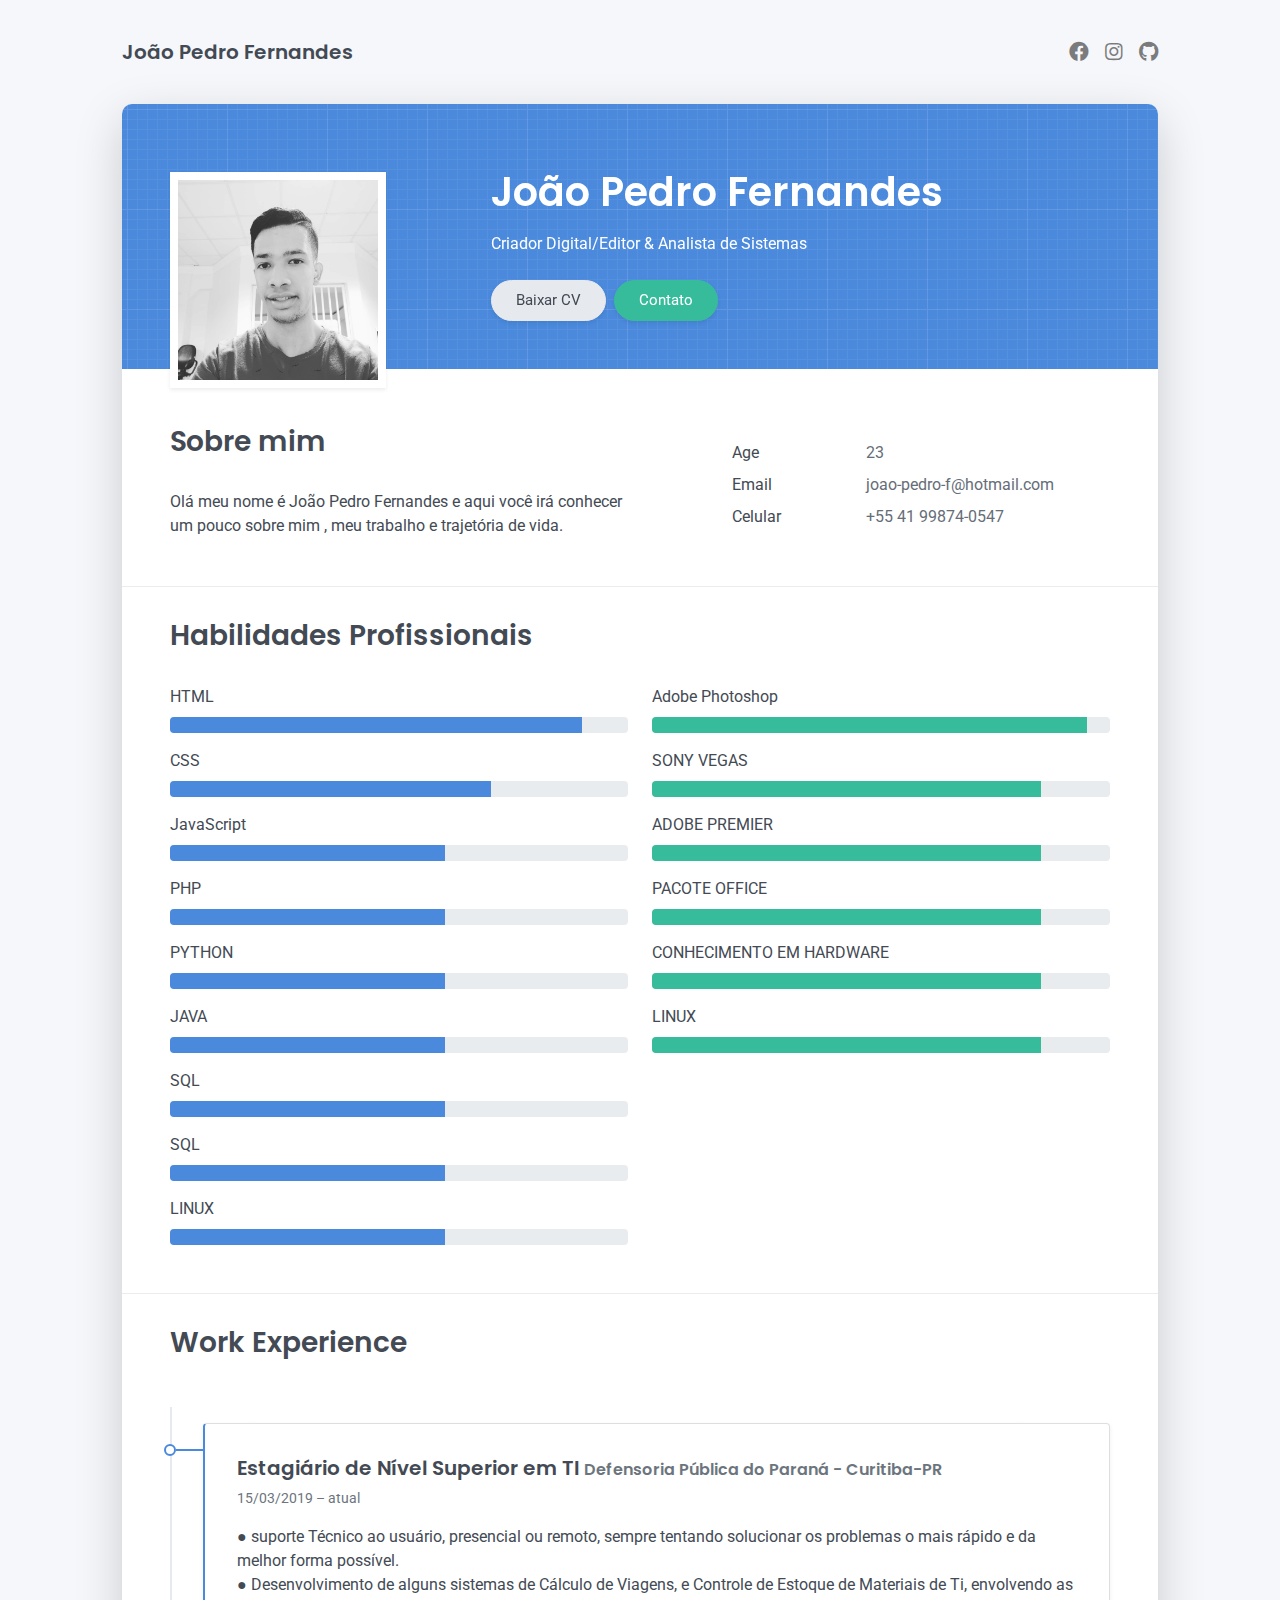
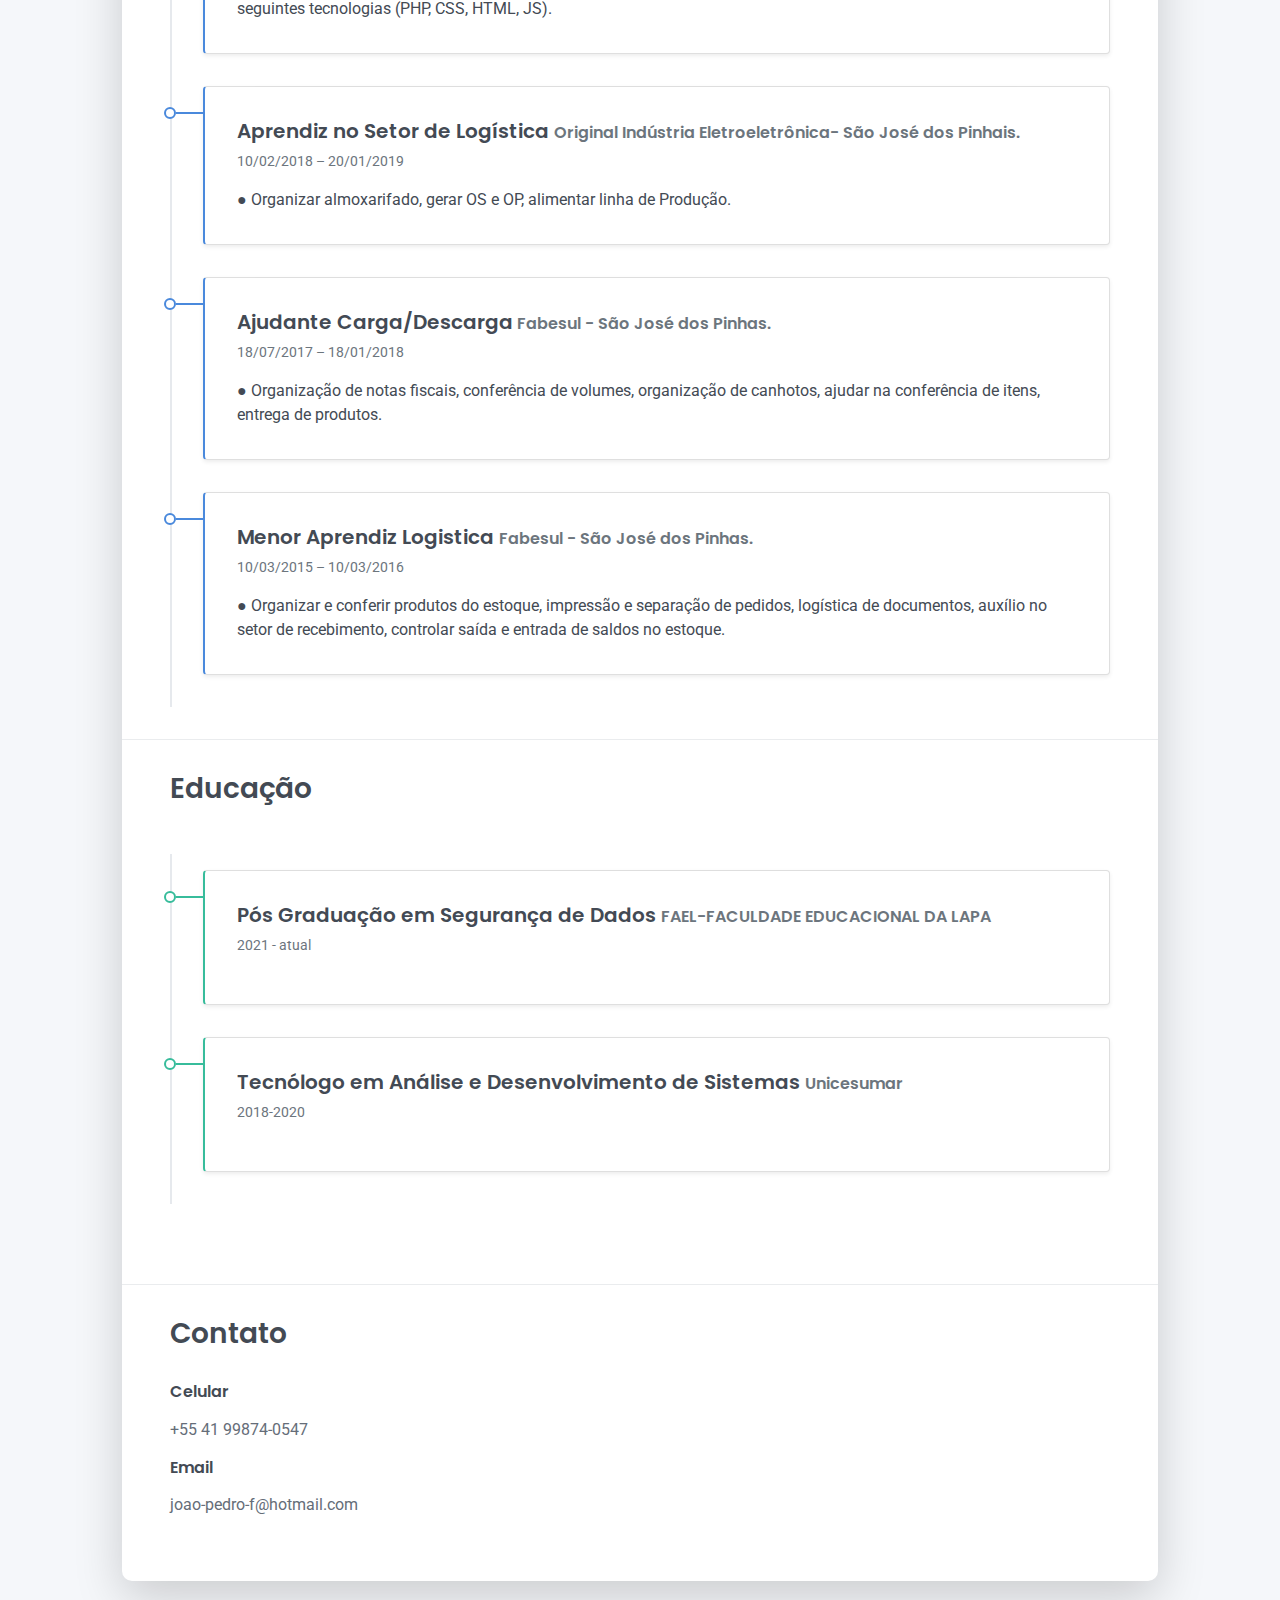
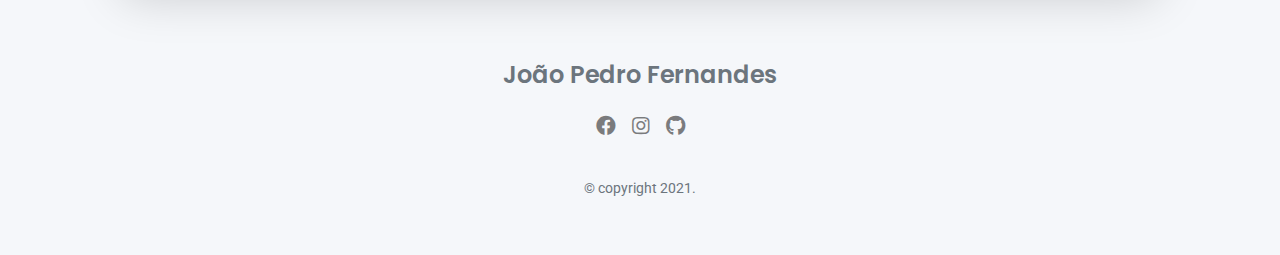
==== index.html @ a5e073be "mudança layout" ====
<!DOCTYPE html>
<html lang="pt-br">
  <head>
    <meta charset="UTF-8">
    <meta http-equiv="X-UA-Compatible" content="IE=edge">
    <meta name="viewport" content="width=device-width, initial-scale=1">
    <title>Right Resume</title>
    <link rel="preconnect" href="https://fonts.gstatic.com" crossorigin="crossorigin"/>
    <link rel="preload" as="style" href="https://fonts.googleapis.com/css2?family=Poppins:wght@600&amp;family=Roboto:wght@300;400;500;700&amp;display=swap"/>
    <link rel="stylesheet" href="https://fonts.googleapis.com/css2?family=Poppins:wght@600&amp;family=Roboto:wght@300;400;500;700&amp;display=swap" media="print" onload="this.media='all'"/>
    <noscript>
      <link rel="stylesheet" href="https://fonts.googleapis.com/css2?family=Poppins:wght@600&amp;family=Roboto:wght@300;400;500;700&amp;display=swap"/>
    </noscript>
    <link href="css/font-awesome/css/all.min.css?ver=1.2.0" rel="stylesheet">
    <link href="css/bootstrap.min.css?ver=1.2.0" rel="stylesheet">
    <link href="css/aos.css?ver=1.2.0" rel="stylesheet">
    <link href="css/main.css?ver=1.2.0" rel="stylesheet">
    <noscript>
      <style type="text/css">
        [data-aos] {
            opacity: 1 !important;
            transform: translate(0) scale(1) !important;
        }
      </style>
    </noscript>
  </head>
  <body id="top">
    <header class="d-print-none">
      <div class="container text-center text-lg-left">
        <div class="py-3 clearfix">
          <h1 class="site-title mb-0">João Pedro Fernandes</h1>
          <div class="site-nav">
            <nav role="navigation">
              <ul class="nav justify-content-center">
                </li>
                <li class="nav-item"><a class="nav-link" href="https://www.facebook.com/joao.pedro.7370/" title="Facebook"><i class="fab fa-facebook"></i><span class="menu-title sr-only">Facebook</span></a>
                </li>
                <li class="nav-item"><a class="nav-link" href="https://www.instagram.com/joao.pedrof/" title="Instagram"><i class="fab fa-instagram"></i><span class="menu-title sr-only">Instagram</span></a>
                </li>
                <li class="nav-item"><a class="nav-link" href="https://github.com/joaopedrof45" title="Github"><i class="fab fa-github"></i><span class="menu-title sr-only">Github</span></a>
                </li>
              </ul>
            </nav>
          </div>
        </div>
      </div>
    </header>
    <div class="page-content">
      <div class="container">
<div class="cover shadow-lg bg-white">
  <div class="cover-bg p-3 p-lg-4 text-white">
    <div class="row">
      <div class="col-lg-4 col-md-5">
        <div class="avatar hover-effect bg-white shadow-sm p-1"><img src="images/avatar.jpg" width="200" height="200"/></div>
      </div>
      <div class="col-lg-8 col-md-7 text-center text-md-start">
        <h2 class="h1 mt-2" data-aos="fade-left" data-aos-delay="0">João Pedro Fernandes</h2>
        <p data-aos="fade-left" data-aos-delay="100">Criador Digital/Editor & Analista de Sistemas</p>
        <div class="d-print-none" data-aos="fade-left" data-aos-delay="200"><a class="btn btn-light text-dark shadow-sm mt-1 me-1" href="#" target="_blank">Baixar CV</a><a class="btn btn-success shadow-sm mt-1" href="#contact">Contato</a></div>
      </div>
    </div>
  </div>
  <div class="about-section pt-4 px-3 px-lg-4 mt-1">
    <div class="row">
      <div class="col-md-6">
        <h2 class="h3 mb-3">Sobre mim</h2>
        <p>Olá meu nome é João Pedro Fernandes e aqui você irá conhecer um pouco sobre mim , meu trabalho e trajetória de vida.</p>
      </div>
      <div class="col-md-5 offset-md-1">
        <div class="row mt-2">
          <div class="col-sm-4">
            <div class="pb-1">Age</div>
          </div>
          <div class="col-sm-8">
            <div class="pb-1 text-secondary">23</div>
          </div>
          <div class="col-sm-4">
            <div class="pb-1">Email</div>
          </div>
          <div class="col-sm-8">
            <div class="pb-1 text-secondary">joao-pedro-f@hotmail.com</div>
          </div>
          <div class="col-sm-4">
            <div class="pb-1">Celular</div>
          </div>
          <div class="col-sm-8">
            <div class="pb-1 text-secondary">+55 41 99874-0547</div>
          </div>
        </div>
      </div>
    </div>
  </div>
  <hr class="d-print-none"/>
  <div class="skills-section px-3 px-lg-4">
    <h2 class="h3 mb-3">Habilidades Profissionais</h2>
    <div class="row">
      <div class="col-md-6">
        <div class="mb-2"><span>HTML</span>
          <div class="progress my-1">
            <div class="progress-bar bg-primary" role="progressbar" data-aos="zoom-in-right" data-aos-delay="100" data-aos-anchor=".skills-section" style="width: 90%" aria-valuenow="90" aria-valuemin="0" aria-valuemax="60"></div>
          </div>
        </div>
        <div class="mb-2"><span>CSS</span>
          <div class="progress my-1">
            <div class="progress-bar bg-primary" role="progressbar" data-aos="zoom-in-right" data-aos-delay="200" data-aos-anchor=".skills-section" style="width: 70%" aria-valuenow="85" aria-valuemin="0" aria-valuemax="100"></div>
          </div>
        </div>


        <div class="mb-2"><span>JavaScript</span>
          <div class="progress my-1">
            <div class="progress-bar bg-primary" role="progressbar" data-aos="zoom-in-right" data-aos-delay="300" data-aos-anchor=".skills-section" style="width: 60%" aria-valuenow="75" aria-valuemin="0" aria-valuemax="100"></div>
          </div>
        </div>


         <div class="mb-2"><span>PHP</span>
          <div class="progress my-1">
            <div class="progress-bar bg-primary" role="progressbar" data-aos="zoom-in-right" data-aos-delay="300" data-aos-anchor=".skills-section" style="width: 60%" aria-valuenow="75" aria-valuemin="0" aria-valuemax="100"></div>
          </div>
        </div>


         <div class="mb-2"><span>PYTHON</span>
          <div class="progress my-1">
            <div class="progress-bar bg-primary" role="progressbar" data-aos="zoom-in-right" data-aos-delay="300" data-aos-anchor=".skills-section" style="width: 60%" aria-valuenow="75" aria-valuemin="0" aria-valuemax="100"></div>
          </div>
        </div>


         <div class="mb-2"><span>JAVA</span>
          <div class="progress my-1">
            <div class="progress-bar bg-primary" role="progressbar" data-aos="zoom-in-right" data-aos-delay="300" data-aos-anchor=".skills-section" style="width: 60%" aria-valuenow="75" aria-valuemin="0" aria-valuemax="100"></div>
          </div>
        </div>


         <div class="mb-2"><span>SQL</span>
          <div class="progress my-1">
            <div class="progress-bar bg-primary" role="progressbar" data-aos="zoom-in-right" data-aos-delay="300" data-aos-anchor=".skills-section" style="width: 60%" aria-valuenow="75" aria-valuemin="0" aria-valuemax="100"></div>
          </div>
        </div>

                 <div class="mb-2"><span>SQL</span>
          <div class="progress my-1">
            <div class="progress-bar bg-primary" role="progressbar" data-aos="zoom-in-right" data-aos-delay="300" data-aos-anchor=".skills-section" style="width: 60%" aria-valuenow="75" aria-valuemin="0" aria-valuemax="100"></div>
          </div>
        </div>

                    <div class="mb-2"><span>LINUX</span>
          <div class="progress my-1">
            <div class="progress-bar bg-primary" role="progressbar" data-aos="zoom-in-right" data-aos-delay="300" data-aos-anchor=".skills-section" style="width: 60%" aria-valuenow="75" aria-valuemin="0" aria-valuemax="100"></div>
          </div>
        </div>





      </div>




      <div class="col-md-6">
        <div class="mb-2"><span>Adobe Photoshop</span>
          <div class="progress my-1">
            <div class="progress-bar bg-success" role="progressbar" data-aos="zoom-in-right" data-aos-delay="400" data-aos-anchor=".skills-section" style="width: 95%" aria-valuenow="90" aria-valuemin="0" aria-valuemax="100"></div>
          </div>
        </div>



           <div class="mb-2"><span>SONY VEGAS</span>
          <div class="progress my-1">
            <div class="progress-bar bg-success" role="progressbar" data-aos="zoom-in-right" data-aos-delay="500" data-aos-anchor=".skills-section" style="width: 85%" aria-valuenow="85" aria-valuemin="0" aria-valuemax="100"></div>
          </div>
        </div>


           <div class="mb-2"><span>ADOBE PREMIER</span>
          <div class="progress my-1">
            <div class="progress-bar bg-success" role="progressbar" data-aos="zoom-in-right" data-aos-delay="500" data-aos-anchor=".skills-section" style="width: 85%" aria-valuenow="85" aria-valuemin="0" aria-valuemax="100"></div>
          </div>
        </div>

            <div class="mb-2"><span>PACOTE OFFICE</span>
          <div class="progress my-1">
            <div class="progress-bar bg-success" role="progressbar" data-aos="zoom-in-right" data-aos-delay="500" data-aos-anchor=".skills-section" style="width: 85%" aria-valuenow="85" aria-valuemin="0" aria-valuemax="100"></div>
          </div>
        </div>

               <div class="mb-2"><span>CONHECIMENTO EM HARDWARE</span>
          <div class="progress my-1">
            <div class="progress-bar bg-success" role="progressbar" data-aos="zoom-in-right" data-aos-delay="500" data-aos-anchor=".skills-section" style="width: 85%" aria-valuenow="85" aria-valuemin="0" aria-valuemax="100"></div>
          </div>
        </div>

                <div class="mb-2"><span>LINUX</span>
          <div class="progress my-1">
            <div class="progress-bar bg-success" role="progressbar" data-aos="zoom-in-right" data-aos-delay="500" data-aos-anchor=".skills-section" style="width: 85%" aria-valuenow="85" aria-valuemin="0" aria-valuemax="100"></div>
          </div>
        </div>





      </div>
    </div>
  </div>
  <hr class="d-print-none"/>
  <div class="work-experience-section px-3 px-lg-4">
    <h2 class="h3 mb-4">Work Experience</h2>
    <div class="timeline">




          <div class="timeline-card timeline-card-primary card shadow-sm">

        <div class="card-body">
          <div class="h5 mb-1">Estagiário de Nível Superior em TI <span class="text-muted h6"> Defensoria Pública do Paraná - Curitiba-PR</span></div>
          <div class="text-muted text-small mb-2">15/03/2019 – atual</div>
          <div> ● suporte Técnico ao usuário, presencial ou remoto, sempre tentando solucionar os problemas o mais rápido
                e da melhor forma possível.
                <br>● Desenvolvimento de alguns sistemas de Cálculo de Viagens, e Controle de Estoque de Materiais de Ti,
                envolvendo as seguintes tecnologias (PHP, CSS, HTML, JS).
                </div>
        </div>
      </div>


      <div class="timeline-card timeline-card-primary card shadow-sm">

        <div class="card-body">
          <div class="h5 mb-1">Aprendiz no Setor de Logística <span class="text-muted h6"> Original Indústria Eletroeletrônica- São José dos Pinhais.</span></div>
          <div class="text-muted text-small mb-2">10/02/2018 – 20/01/2019 </div>
          <div> ● Organizar almoxarifado, gerar OS e OP, alimentar linha de Produção. </div>
        </div>
      </div>
      <div class="timeline-card timeline-card-primary card shadow-sm">
        <div class="card-body">
          <div class="h5 mb-1">Ajudante Carga/Descarga<span class="text-muted h6"> Fabesul - São José dos Pinhas.</span></div>
          <div class="text-muted text-small mb-2">18/07/2017 – 18/01/2018
          </div>
          <div> ● Organização de notas fiscais, conferência de volumes, organização de canhotos, ajudar na conferência
                de itens, entrega de produtos.
          </div>
        </div>
      </div>
      <div class="timeline-card timeline-card-primary card shadow-sm">
        <div class="card-body">
          <div class="h5 mb-1">Menor Aprendiz Logistica <span class="text-muted h6">Fabesul - São José dos Pinhas. </span></div>
          <div class="text-muted text-small mb-2">10/03/2015 – 10/03/2016</div>
          <div> ● Organizar e conferir produtos do estoque, impressão e separação de pedidos, logística de documentos, auxílio
          no setor de recebimento, controlar saída e entrada de saldos no estoque.
          </div>
        </div>
      </div>
    </div>
  </div>
  <hr class="d-print-none"/>
  <div class="page-break"></div>
  <div class="education-section px-3 px-lg-4 pb-4">
    <h2 class="h3 mb-4">Educação</h2>
    <div class="timeline">

      <div class="timeline-card timeline-card-success card shadow-sm">
        <div class="card-body">
          <div class="h5 mb-1">Pós Graduação em Segurança de Dados <span class="text-muted h6"> FAEL-FACULDADE EDUCACIONAL DA LAPA </span></div>
          <div class="text-muted text-small mb-2">2021 - atual
          <div></div>
        </div>
      </div>
      </div>
      <div class="timeline-card timeline-card-success card shadow-sm">
        <div class="card-body">
          <div class="h5 mb-1">Tecnólogo em Análise e Desenvolvimento de Sistemas <span class="text-muted h6">Unicesumar</span></div>
          <div class="text-muted text-small mb-2">2018-2020</div>
          <div></div>
        </div>
      </div>
    </div>
  </div>
  <hr class="d-print-none"/>
  <div class="contant-section px-3 px-lg-4 pb-4" id="contact">


    <h2 class="h3 text mb-3">Contato</h2>

<div >
      <div class="col-md- d-print-none">
      </div>
      <div class="col">
        <div class="mt-2">
          <h3 class="h6">Celular</h3>
          <div class="pb-2 text-secondary">+55 41 99874-0547</div>
          <h3 class="h6">Email</h3>
          <div class="pb-2 text-secondary">joao-pedro-f@hotmail.com</div>
        </div>
      </div>
      <div class="col d-none d-print-block">
        <div class="mt-2">
          <div>
            <div class="mb-2">
              <div class="text-dark"><i class="fab fa-twitter mr-1"></i><span>https://twitter.com/templateflip</span>
              </div>
            </div>
            <div class="mb-2">
              <div class="text-dark"><i class="fab fa-facebook mr-1"></i><span>https://www.facebook.com/templateflip</span>
              </div>
            </div>
            <div class="mb-2">
              <div class="text-dark"><i class="fab fa-instagram mr-1"></i><span>https://www.instagram.com/templateflip</span>
              </div>
            </div>
            <div class="mb-2">
              <div class="text-dark"><i class="fab fa-github mr-1"></i><span>https://github.com/templateflip</span>
              </div>
            </div>
          </div>
        </div>
      </div>
    </div>
  </div>
</div></div>
    </div>






    <footer class="pt-4 pb-4 text-muted text-center d-print-none">
      <div class="container">
        <div class="my-3">
          <div class="h4">João Pedro Fernandes</div>
          <div class="footer-nav">
            <nav role="navigation">
              <ul class="nav justify-content-center">

                <li class="nav-item"><a class="nav-link" href="https://www.facebook.com/joao.pedro.7370/" title="Facebook"><i class="fab fa-facebook"></i><span class="menu-title sr-only">Facebook</span></a>
                </li>
                <li class="nav-item"><a class="nav-link" href="https://www.instagram.com/joao.pedrof/" title="Instagram"><i class="fab fa-instagram"></i><span class="menu-title sr-only">Instagram</span></a>
                </li>
                <li class="nav-item"><a class="nav-link" href="https://github.com/joaopedrof45" title="Github"><i class="fab fa-github"></i><span class="menu-title sr-only">Github</span></a>
                </li>
              </ul>
            </nav>
          </div>
        </div>
        <div class="text-small">
          <div class="mb-1">&copy; copyright 2021.</div>
        </div>
      </div>
    </footer>
    <script src="scripts/bootstrap.bundle.min.js?ver=1.2.0"></script>
    <script src="scripts/aos.js?ver=1.2.0"></script>
    <script src="scripts/main.js?ver=1.2.0"></script>
  </body>
</html>
---- css/main.css ----
/* Buttons */
/* Inputs */
/* Timeline custom component */
.timeline {
  border-left: 2px solid #E6E9ED;
  padding: 1rem 0; }

.timeline-card {
  position: relative;
  margin-left: 31px;
  border-left: 2px solid;
  margin-bottom: 2rem; }

.timeline-card:last-child {
  margin-bottom: 1rem; }

.timeline-card:before {
  content: '';
  display: inline-block;
  position: absolute;
  background-color: #fff;
  border-radius: 10px;
  width: 12px;
  height: 12px;
  top: 20px;
  left: -41px;
  border: 2px solid;
  z-index: 2; }

.timeline-card:after {
  content: '';
  display: inline-block;
  position: absolute;
  background-color: currentColor;
  width: 29px;
  height: 2px;
  top: 25px;
  left: -29px;
  z-index: 1; }

.timeline-card-primary {
  border-left-color: #4A89DC; }

.timeline-card-primary:before {
  border-color: #4A89DC; }

.timeline-card-primary:after {
  background-color: #4A89DC; }

.timeline-card-success {
  border-left-color: #37BC9B; }

.timeline-card-success:before {
  border-color: #37BC9B; }

.timeline-card-success:after {
  background-color: #37BC9B; }

html {
  scroll-behavior: smooth; }

.site-title {
  font-size: 1.25rem;
  line-height: 2.5rem; }

.nav-link {
  padding: 0;
  font-size: 1.25rem;
  line-height: 2.5rem;
  color: rgba(0, 0, 0, 0.5); }

.nav-link:hover,
.nav-link:focus,
.active .nav-link {
  color: rgba(0, 0, 0, 0.8); }

.nav-item + .nav-item {
  margin-left: 1rem; }

.cover {
  border-radius: 10px; }

.cover-bg {
  background-color: #4A89DC;
  background-image: url("data:image/svg+xml,%3Csvg xmlns='http://www.w3.org/2000/svg' width='100' height='100' viewBox='0 0 100 100'%3E%3Cg fill-rule='evenodd'%3E%3Cg fill='%23ffffff' fill-opacity='0.12'%3E%3Cpath opacity='.5' d='M96 [base64] 0v-9h-9v9h9zm-10 0v-9h-9v9h9zm-10 0v-9h-9v9h9zm-10 0v-9h-9v9h9zm-10 0v-9h-9v9h9zm-10 0v-9h-9v9h9zm-10 0v-9h-9v9h9zm-10 0v-9h-9v9h9zm-9-10h9v-9h-9v9zm10 0h9v-9h-9v9zm10 0h9v-9h-9v9zm10 0h9v-9h-9v9zm10 0h9v-9h-9v9zm10 0h9v-9h-9v9zm10 0h9v-9h-9v9zm10 0h9v-9h-9v9zm9-10v-9h-9v9h9zm-10 0v-9h-9v9h9zm-10 0v-9h-9v9h9zm-10 0v-9h-9v9h9zm-10 0v-9h-9v9h9zm-10 0v-9h-9v9h9zm-10 0v-9h-9v9h9zm-10 0v-9h-9v9h9zm-9-10h9v-9h-9v9zm10 0h9v-9h-9v9zm10 0h9v-9h-9v9zm10 0h9v-9h-9v9zm10 0h9v-9h-9v9zm10 0h9v-9h-9v9zm10 0h9v-9h-9v9zm10 0h9v-9h-9v9zm9-10v-9h-9v9h9zm-10 0v-9h-9v9h9zm-10 0v-9h-9v9h9zm-10 0v-9h-9v9h9zm-10 0v-9h-9v9h9zm-10 0v-9h-9v9h9zm-10 0v-9h-9v9h9zm-10 0v-9h-9v9h9zm-9-10h9v-9h-9v9zm10 0h9v-9h-9v9zm10 0h9v-9h-9v9zm10 0h9v-9h-9v9zm10 0h9v-9h-9v9zm10 0h9v-9h-9v9zm10 0h9v-9h-9v9zm10 0h9v-9h-9v9zm9-10v-9h-9v9h9zm-10 0v-9h-9v9h9zm-10 0v-9h-9v9h9zm-10 0v-9h-9v9h9zm-10 0v-9h-9v9h9zm-10 0v-9h-9v9h9zm-10 0v-9h-9v9h9zm-10 0v-9h-9v9h9zm-9-10h9v-9h-9v9zm10 0h9v-9h-9v9zm10 0h9v-9h-9v9zm10 0h9v-9h-9v9zm10 0h9v-9h-9v9zm10 0h9v-9h-9v9zm10 0h9v-9h-9v9zm10 0h9v-9h-9v9z'/%3E%3Cpath d='M6 5V0H5v5H0v1h5v94h1V6h94V5H6z'/%3E%3C/g%3E%3C/g%3E%3C/svg%3E");
  border-radius: 10px 10px 0 0; }

.avatar {
  max-width: 216px;
  max-height: 216px;
  margin-top: 20px;
  text-align: center;
  margin-left: auto;
  margin-right: auto; }

.avatar img {
  /* Safari 6.0 - 9.0 */
  filter: grayscale(100%); }

footer a:not(.nav-link) {
  color: inherit;
  border-bottom: 1px dashed;
  text-decoration: none;
  cursor: pointer; }

@media (min-width: 48em) {
  .site-title {
    float: left; }
  .site-nav {
    float: right; }
  .avatar {
    margin-bottom: -80px;
    margin-left: 0; } }

@media print {
  body {
    background-color: #fff; }
  .container {
    width: auto;
    max-width: 100%;
    padding: 0; }
  .cover, .cover-bg {
    border-radius: 0; }
  .cover.shadow-lg {
    box-shadow: none !important; }
  .cover-bg {
    padding: 5rem !important;
    padding-bottom: 10px !important; }
  .avatar {
    margin-top: -10px; }
  .about-section {
    padding: 6.5rem 5rem 2rem !important; }
  .skills-section,
  .work-experience-section,
  .education-section,
  .contant-section {
    padding: 1.5rem 5rem 2rem !important; }
  .page-break {
    padding-top: 5rem;
    page-break-before: always; } }
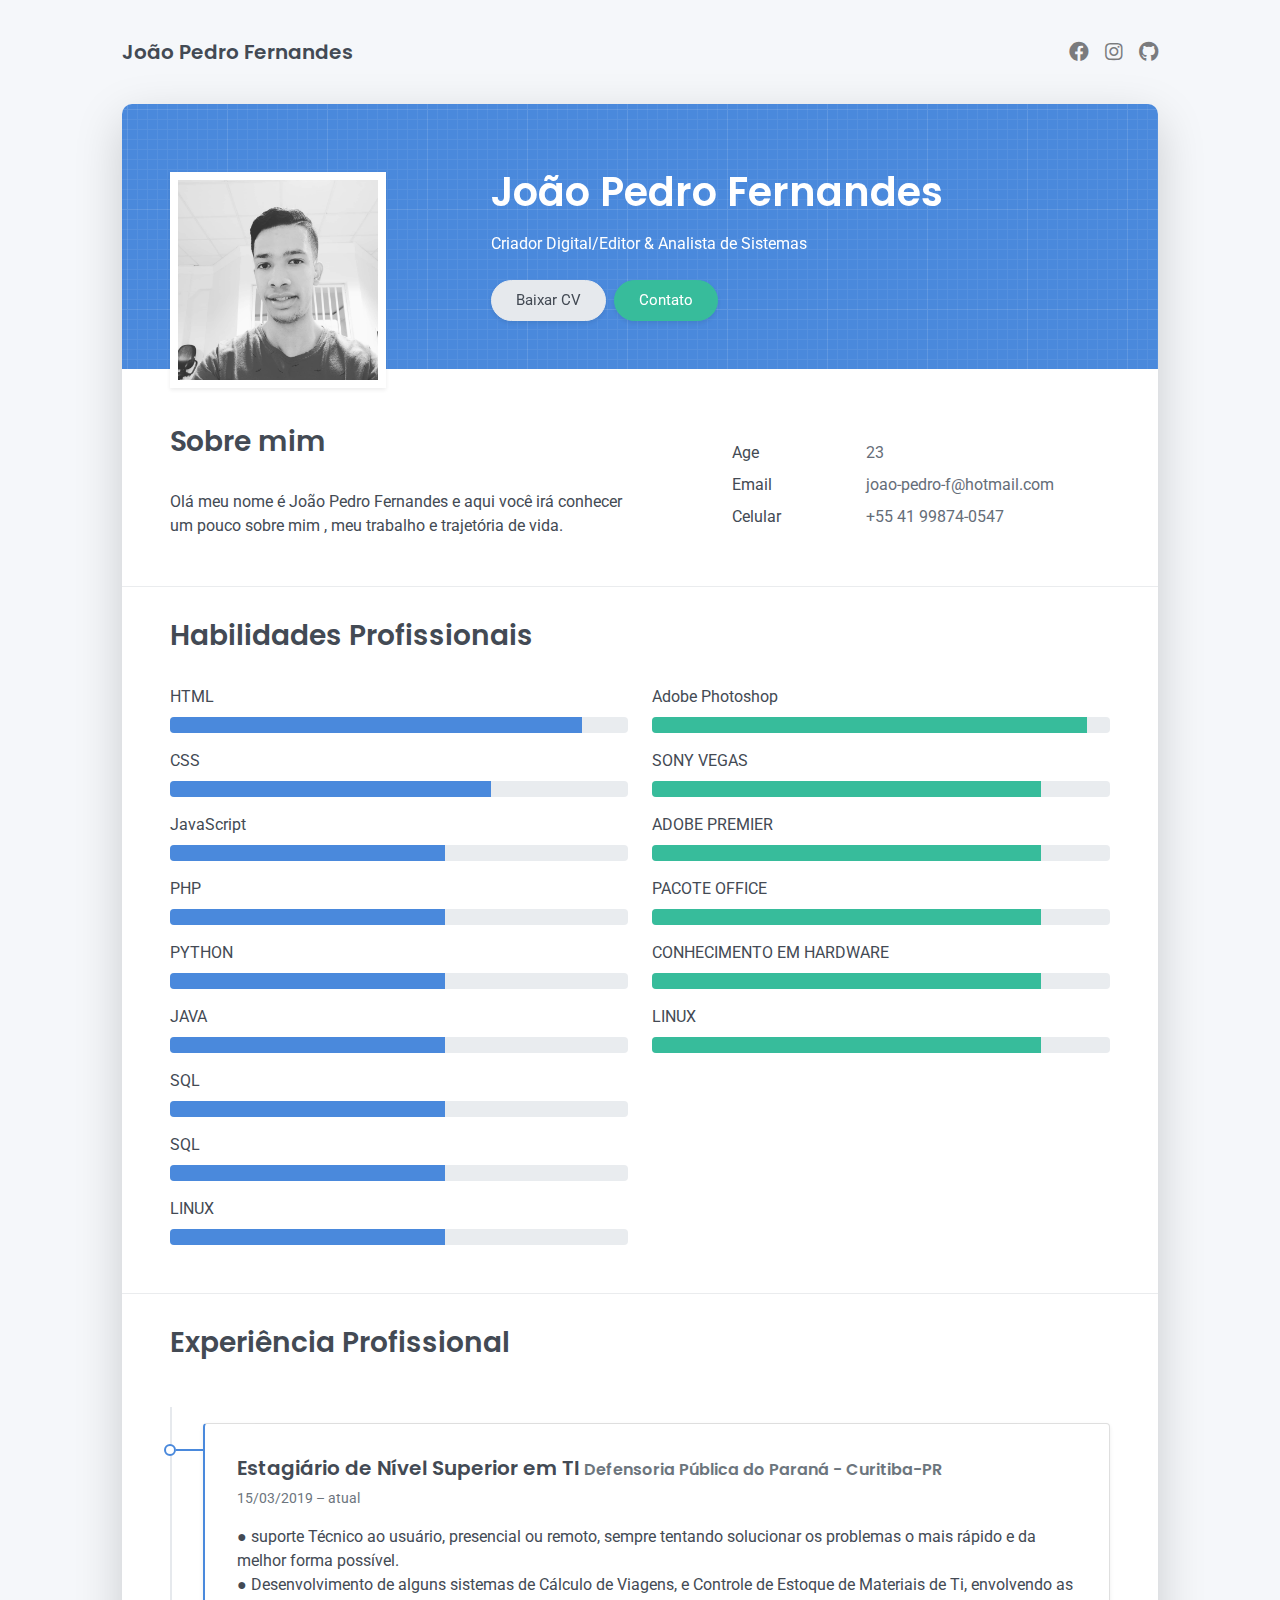
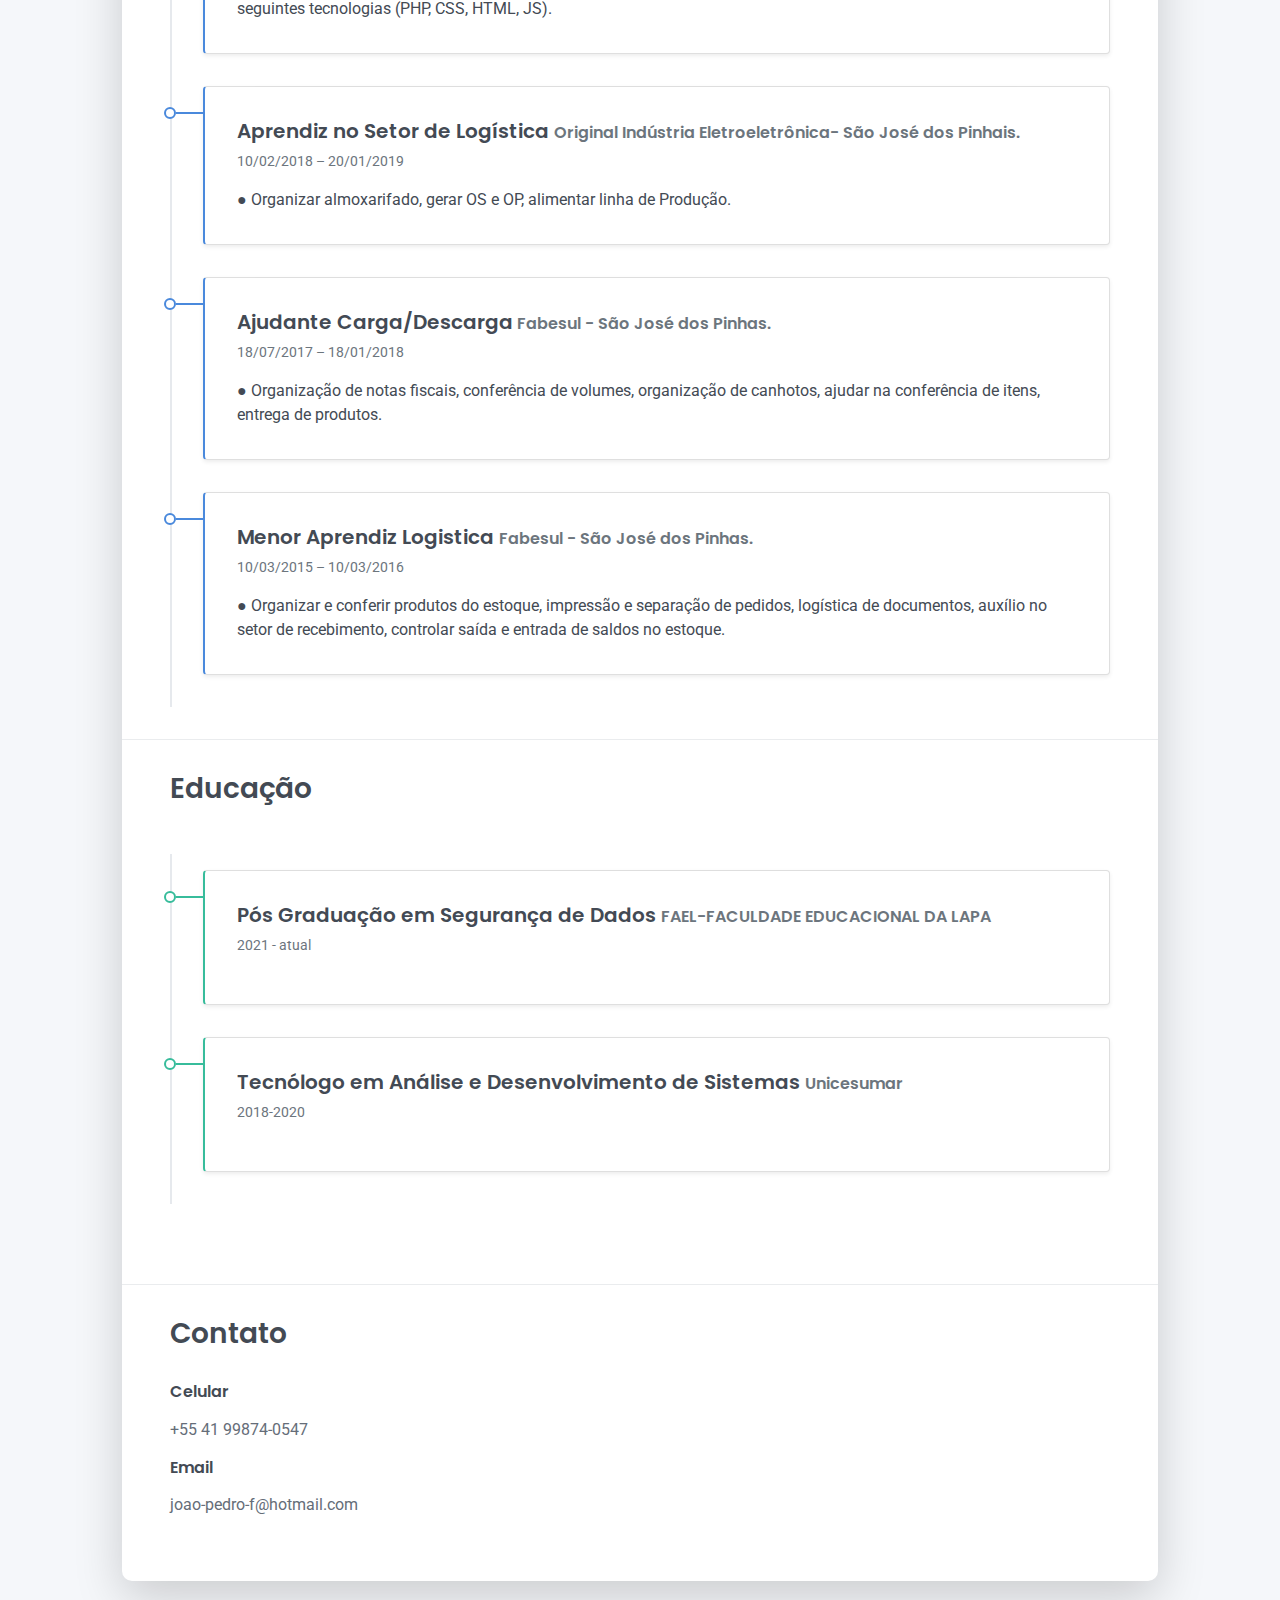
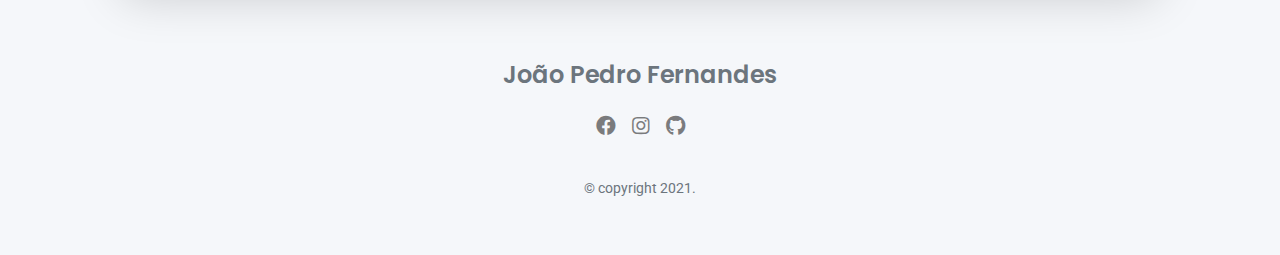
==== commit ae61d6a1: "erro de tradução" ====
--- a/index.html
+++ b/index.html
@@ -211,7 +211,7 @@
   </div>
   <hr class="d-print-none"/>
   <div class="work-experience-section px-3 px-lg-4">
-    <h2 class="h3 mb-4">Work Experience</h2>
+    <h2 class="h3 mb-4">Experiência Profissional</h2>
     <div class="timeline">
 
 
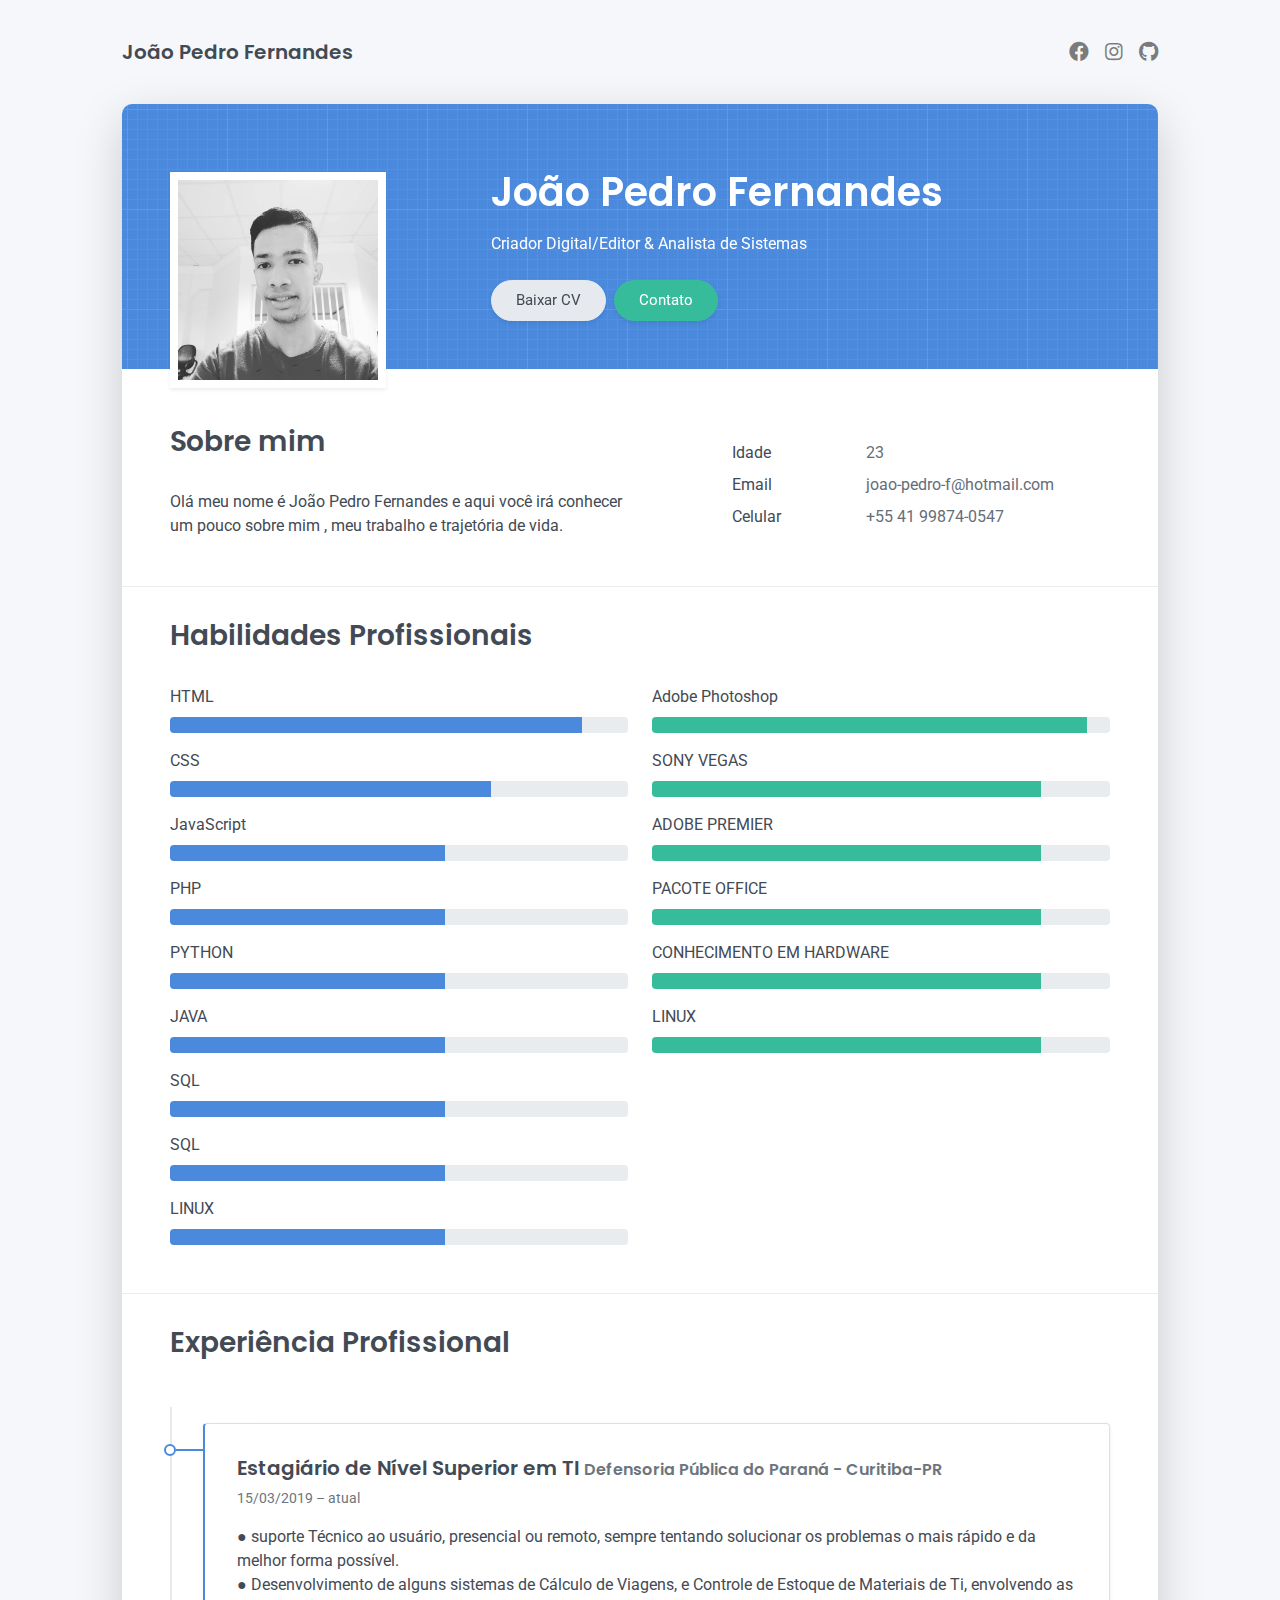
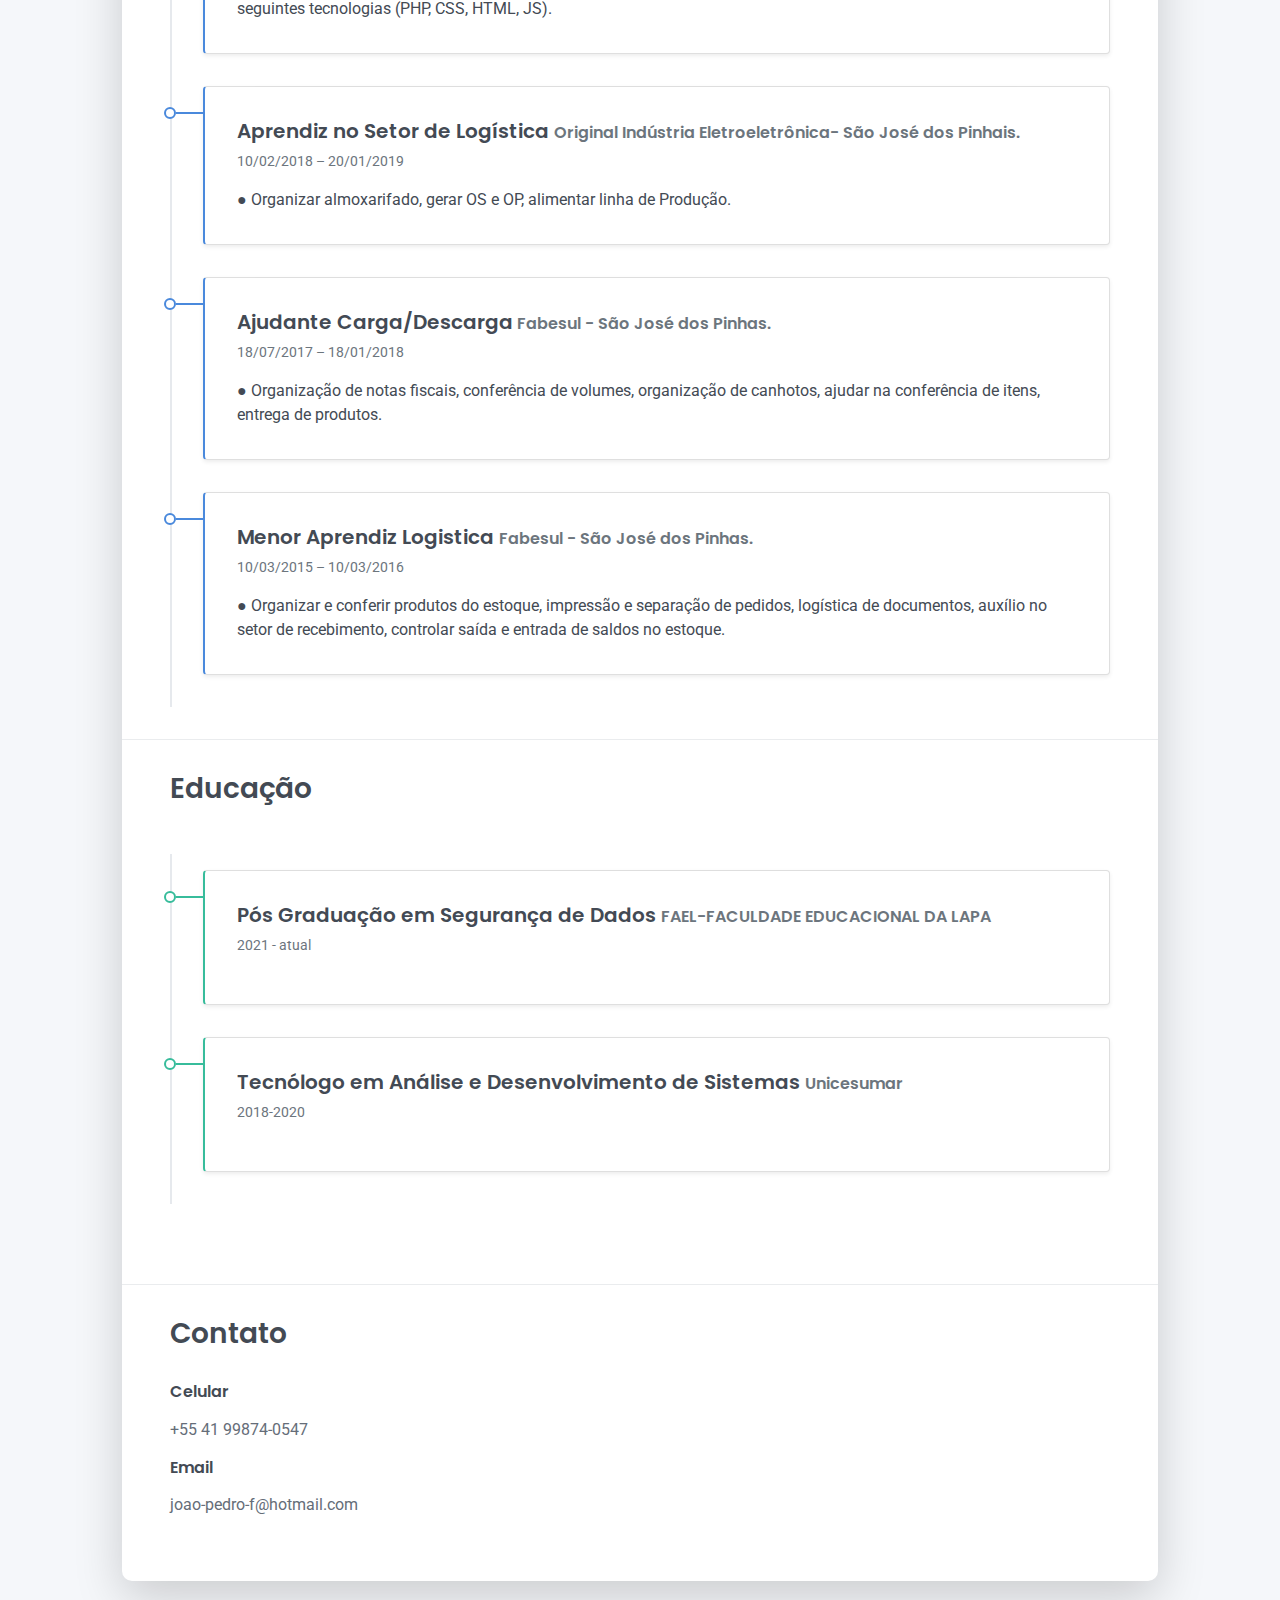
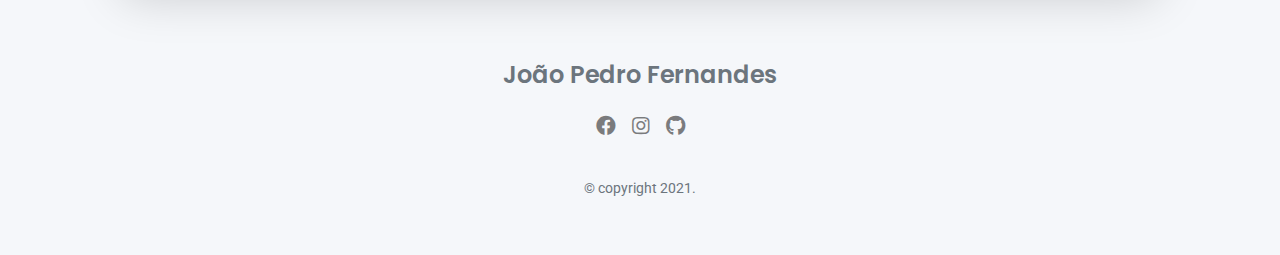
==== commit eb53da61: "outro erro português" ====
--- a/index.html
+++ b/index.html
@@ -69,7 +69,7 @@
       <div class="col-md-5 offset-md-1">
         <div class="row mt-2">
           <div class="col-sm-4">
-            <div class="pb-1">Age</div>
+            <div class="pb-1">Idade</div>
           </div>
           <div class="col-sm-8">
             <div class="pb-1 text-secondary">23</div>
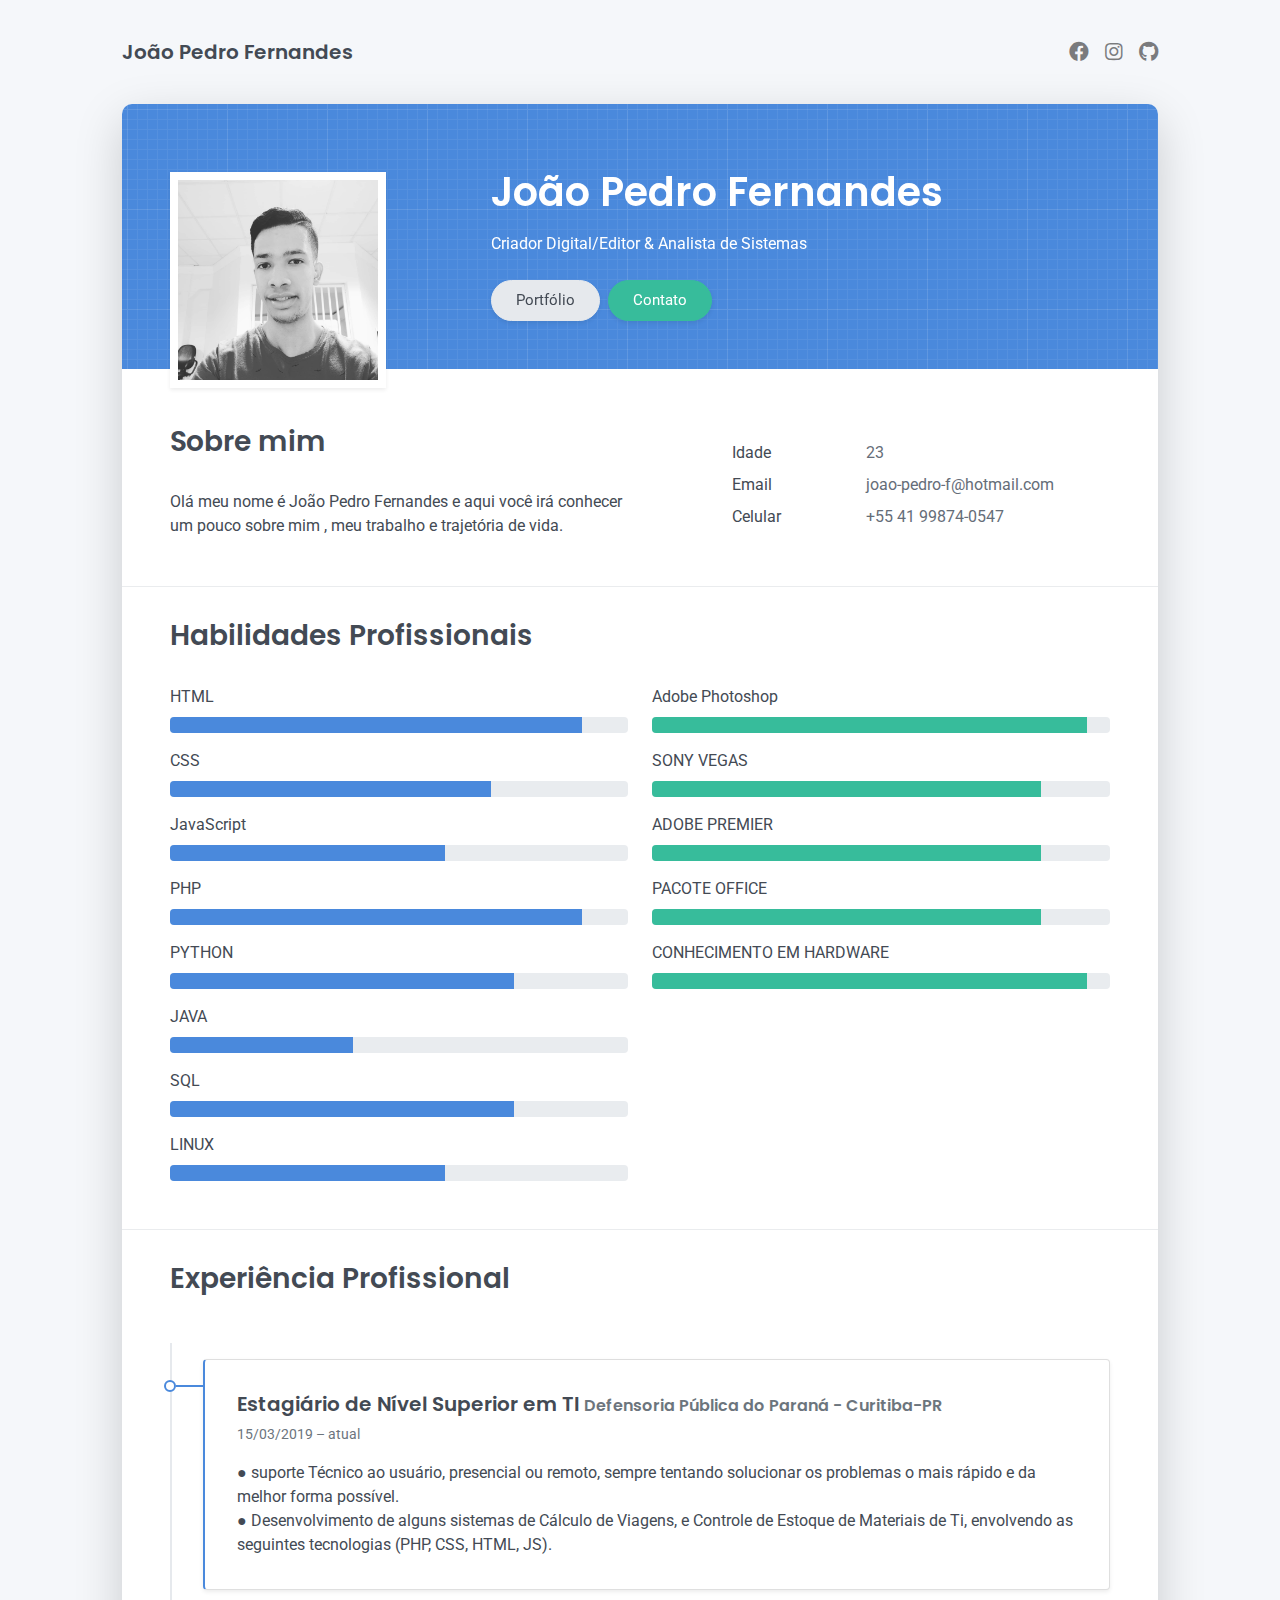
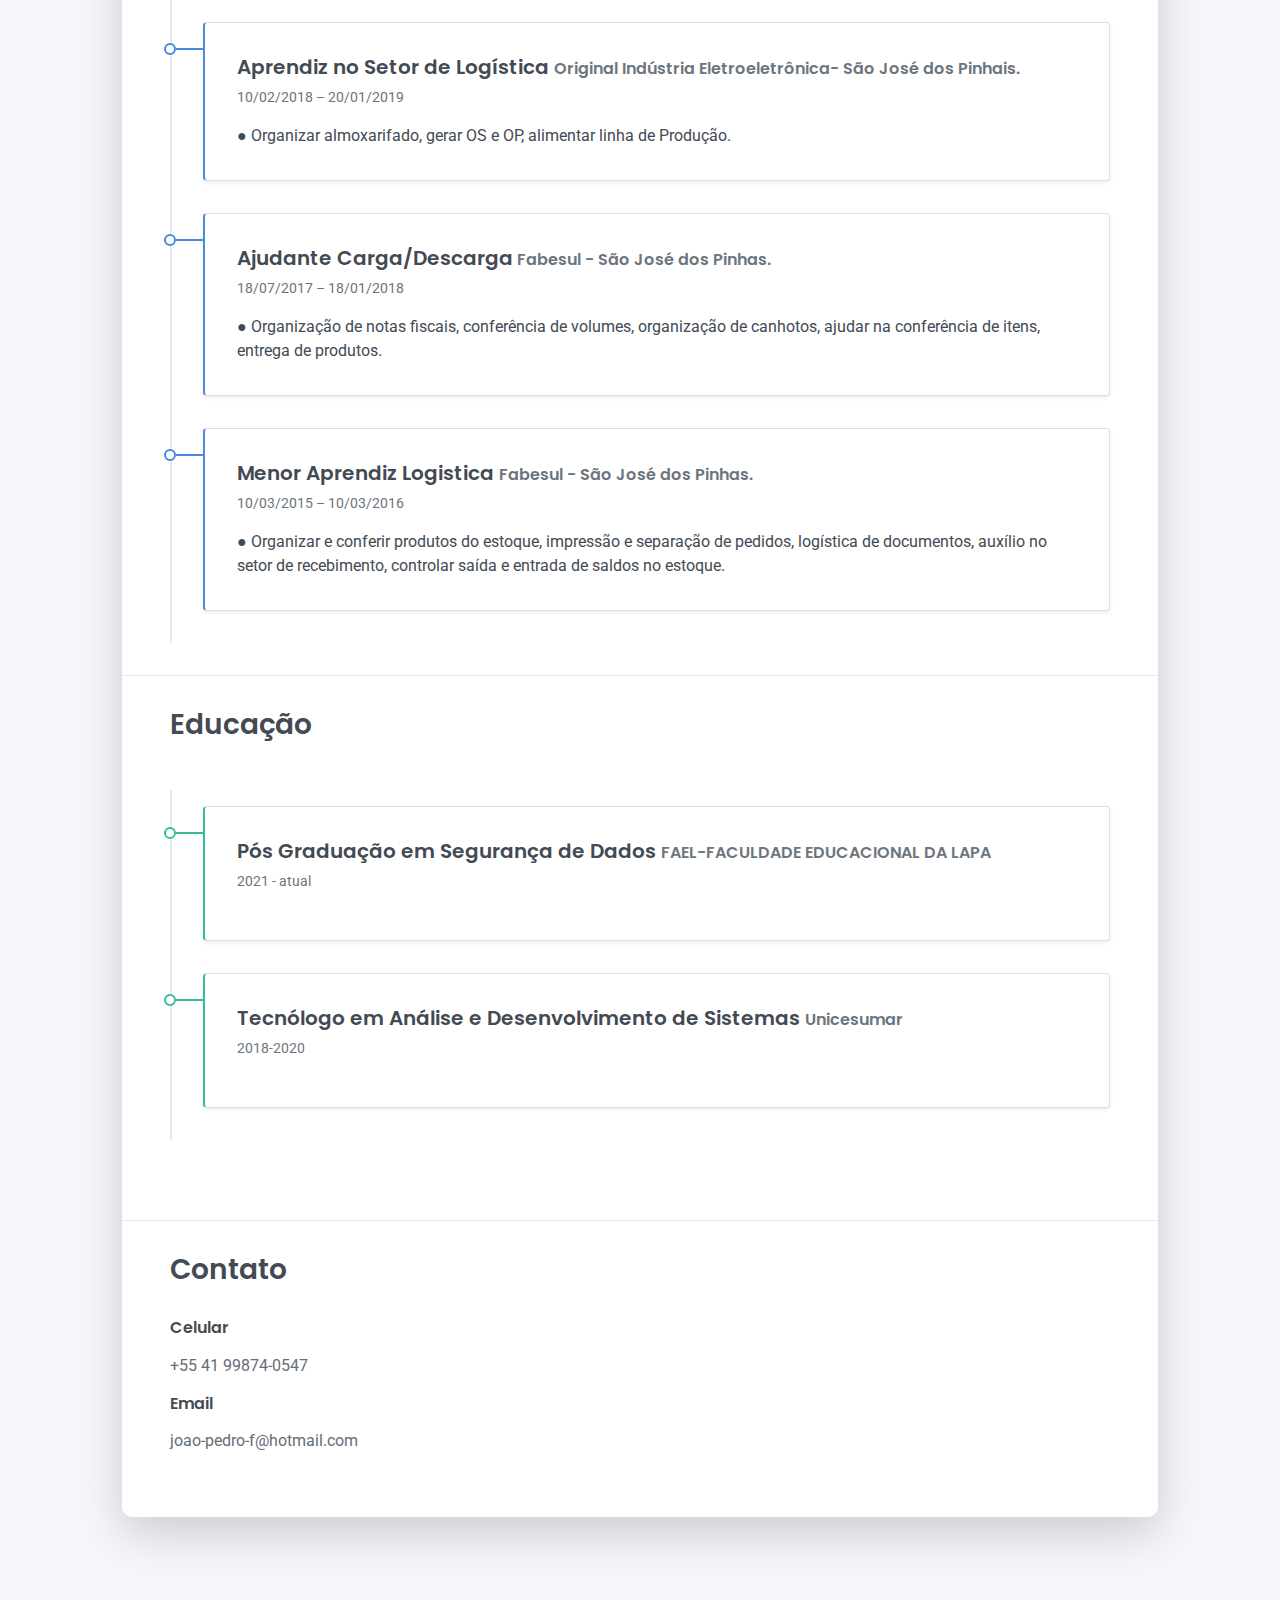
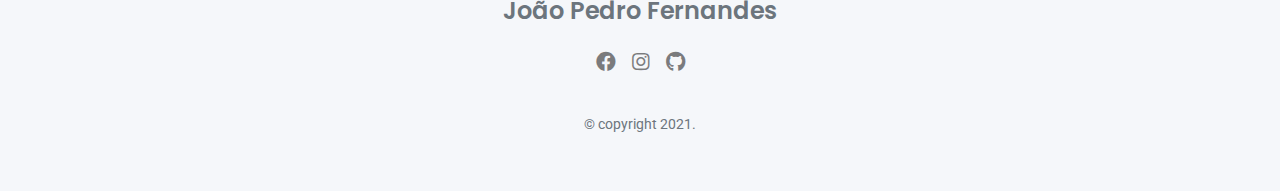
==== commit 63d635bf: "site-modificado" ====
--- a/index.html
+++ b/index.html
@@ -4,7 +4,7 @@
     <meta charset="UTF-8">
     <meta http-equiv="X-UA-Compatible" content="IE=edge">
     <meta name="viewport" content="width=device-width, initial-scale=1">
-    <title>Right Resume</title>
+    <title>João Pedro Fernandes</title>
     <link rel="preconnect" href="https://fonts.gstatic.com" crossorigin="crossorigin"/>
     <link rel="preload" as="style" href="https://fonts.googleapis.com/css2?family=Poppins:wght@600&amp;family=Roboto:wght@300;400;500;700&amp;display=swap"/>
     <link rel="stylesheet" href="https://fonts.googleapis.com/css2?family=Poppins:wght@600&amp;family=Roboto:wght@300;400;500;700&amp;display=swap" media="print" onload="this.media='all'"/>
@@ -51,12 +51,12 @@
   <div class="cover-bg p-3 p-lg-4 text-white">
     <div class="row">
       <div class="col-lg-4 col-md-5">
-        <div class="avatar hover-effect bg-white shadow-sm p-1"><img src="images/avatar.jpg" width="200" height="200"/></div>
+        <div class="avatar hover-effect bg-white shadow-sm p-1"><img src="img/avatar.jpg" width="200" height="200"/></div>
       </div>
       <div class="col-lg-8 col-md-7 text-center text-md-start">
         <h2 class="h1 mt-2" data-aos="fade-left" data-aos-delay="0">João Pedro Fernandes</h2>
         <p data-aos="fade-left" data-aos-delay="100">Criador Digital/Editor & Analista de Sistemas</p>
-        <div class="d-print-none" data-aos="fade-left" data-aos-delay="200"><a class="btn btn-light text-dark shadow-sm mt-1 me-1" href="#" target="_blank">Baixar CV</a><a class="btn btn-success shadow-sm mt-1" href="#contact">Contato</a></div>
+        <div class="d-print-none" data-aos="fade-left" data-aos-delay="200"><a class="btn btn-light text-dark shadow-sm mt-1 me-1" href="./Portfolio.html#portfolio" >Portfólio</a><a class="btn btn-success shadow-sm mt-1" href="#contact">Contato</a></div>
       </div>
     </div>
   </div>
@@ -116,34 +116,28 @@
 
          <div class="mb-2"><span>PHP</span>
           <div class="progress my-1">
-            <div class="progress-bar bg-primary" role="progressbar" data-aos="zoom-in-right" data-aos-delay="300" data-aos-anchor=".skills-section" style="width: 60%" aria-valuenow="75" aria-valuemin="0" aria-valuemax="100"></div>
+            <div class="progress-bar bg-primary" role="progressbar" data-aos="zoom-in-right" data-aos-delay="300" data-aos-anchor=".skills-section" style="width: 90%" aria-valuenow="75" aria-valuemin="0" aria-valuemax="100"></div>
           </div>
         </div>
 
 
          <div class="mb-2"><span>PYTHON</span>
           <div class="progress my-1">
-            <div class="progress-bar bg-primary" role="progressbar" data-aos="zoom-in-right" data-aos-delay="300" data-aos-anchor=".skills-section" style="width: 60%" aria-valuenow="75" aria-valuemin="0" aria-valuemax="100"></div>
+            <div class="progress-bar bg-primary" role="progressbar" data-aos="zoom-in-right" data-aos-delay="300" data-aos-anchor=".skills-section" style="width: 75%" aria-valuenow="75" aria-valuemin="0" aria-valuemax="100"></div>
           </div>
         </div>
 
 
          <div class="mb-2"><span>JAVA</span>
           <div class="progress my-1">
-            <div class="progress-bar bg-primary" role="progressbar" data-aos="zoom-in-right" data-aos-delay="300" data-aos-anchor=".skills-section" style="width: 60%" aria-valuenow="75" aria-valuemin="0" aria-valuemax="100"></div>
+            <div class="progress-bar bg-primary" role="progressbar" data-aos="zoom-in-right" data-aos-delay="300" data-aos-anchor=".skills-section" style="width: 40%" aria-valuenow="75" aria-valuemin="0" aria-valuemax="100"></div>
           </div>
         </div>
 
 
          <div class="mb-2"><span>SQL</span>
           <div class="progress my-1">
-            <div class="progress-bar bg-primary" role="progressbar" data-aos="zoom-in-right" data-aos-delay="300" data-aos-anchor=".skills-section" style="width: 60%" aria-valuenow="75" aria-valuemin="0" aria-valuemax="100"></div>
-          </div>
-        </div>
-
-                 <div class="mb-2"><span>SQL</span>
-          <div class="progress my-1">
-            <div class="progress-bar bg-primary" role="progressbar" data-aos="zoom-in-right" data-aos-delay="300" data-aos-anchor=".skills-section" style="width: 60%" aria-valuenow="75" aria-valuemin="0" aria-valuemax="100"></div>
+            <div class="progress-bar bg-primary" role="progressbar" data-aos="zoom-in-right" data-aos-delay="300" data-aos-anchor=".skills-section" style="width: 75%" aria-valuenow="75" aria-valuemin="0" aria-valuemax="100"></div>
           </div>
         </div>
 
@@ -192,15 +186,11 @@
 
                <div class="mb-2"><span>CONHECIMENTO EM HARDWARE</span>
           <div class="progress my-1">
-            <div class="progress-bar bg-success" role="progressbar" data-aos="zoom-in-right" data-aos-delay="500" data-aos-anchor=".skills-section" style="width: 85%" aria-valuenow="85" aria-valuemin="0" aria-valuemax="100"></div>
-          </div>
-        </div>
-
-                <div class="mb-2"><span>LINUX</span>
-          <div class="progress my-1">
-            <div class="progress-bar bg-success" role="progressbar" data-aos="zoom-in-right" data-aos-delay="500" data-aos-anchor=".skills-section" style="width: 85%" aria-valuenow="85" aria-valuemin="0" aria-valuemax="100"></div>
-          </div>
-        </div>
+            <div class="progress-bar bg-success" role="progressbar" data-aos="zoom-in-right" data-aos-delay="500" data-aos-anchor=".skills-section" style="width: 95%" aria-valuenow="85" aria-valuemin="0" aria-valuemax="100"></div>
+          </div>
+        </div>
+
+ 
 
 
 
--- a/css/main.css
+++ b/css/main.css
@@ -138,3 +138,6 @@
   .page-break {
     padding-top: 5rem;
     page-break-before: always; } }
+
+
+
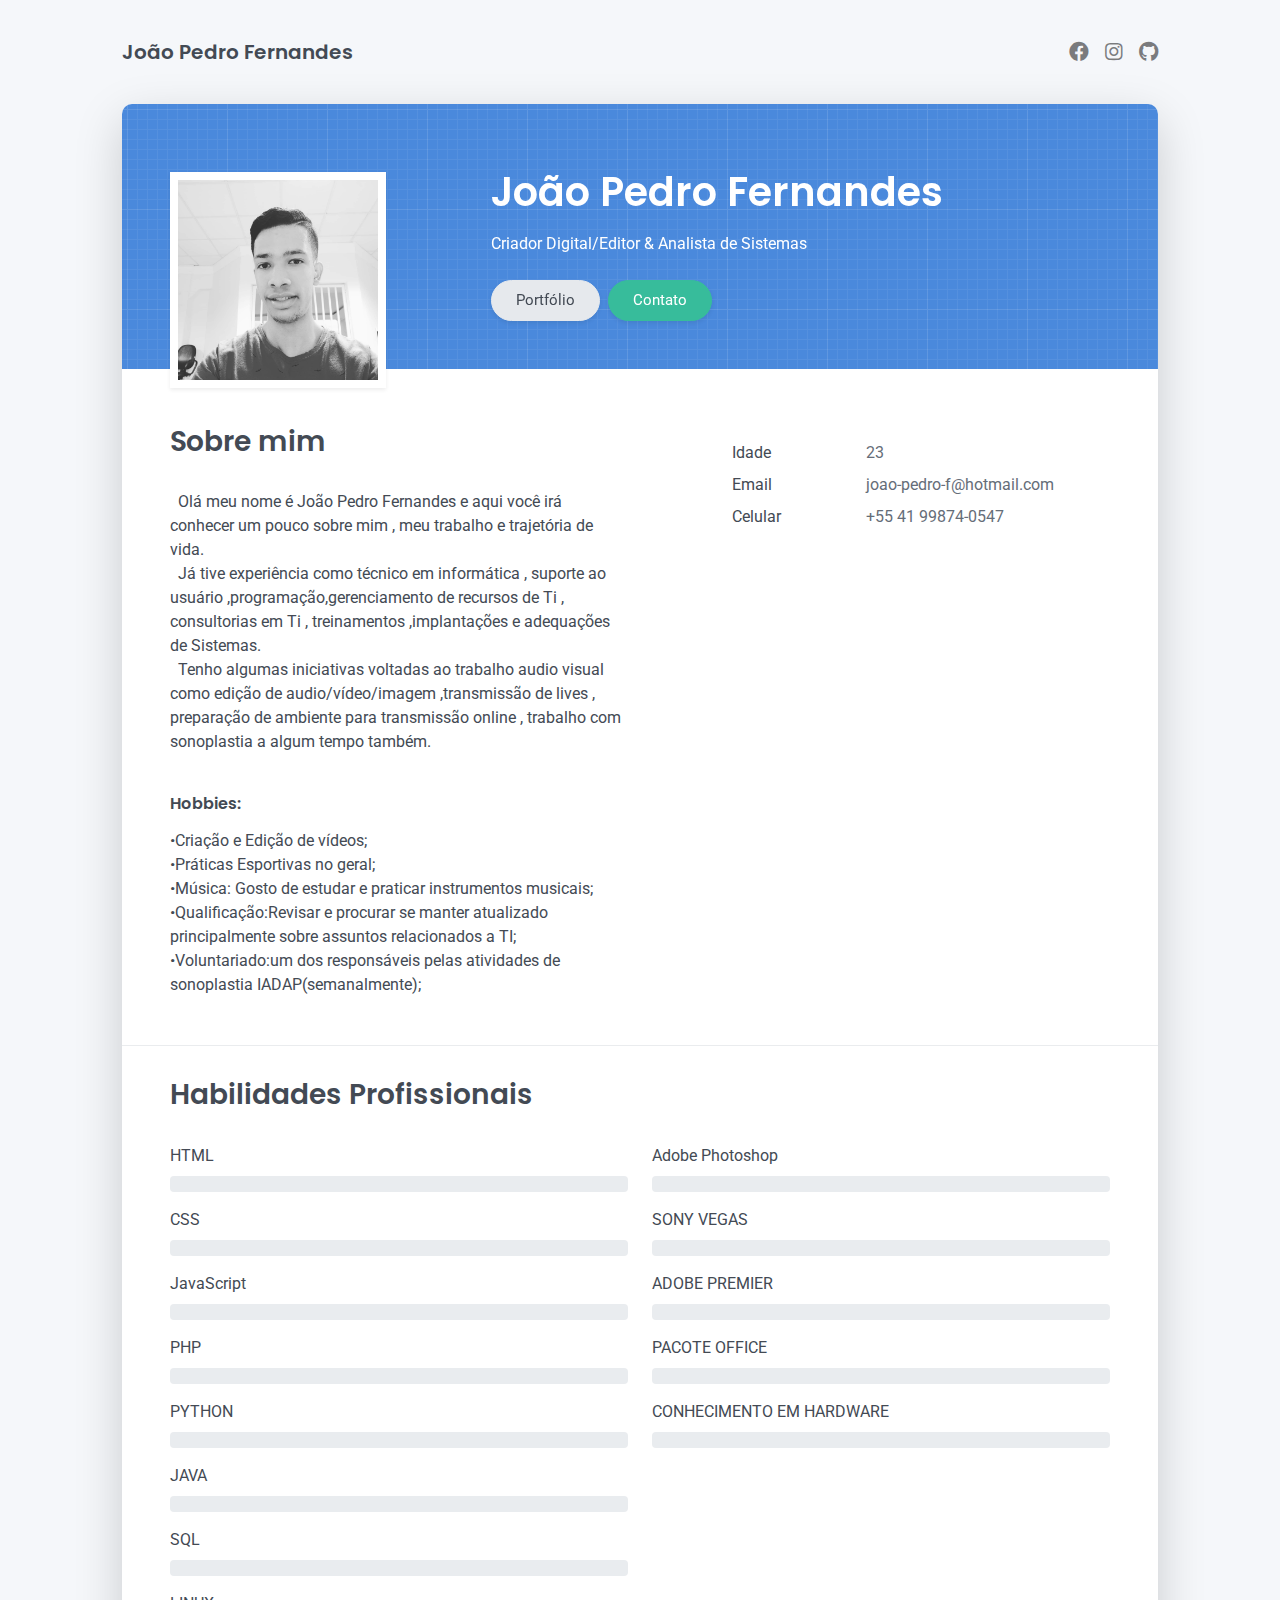
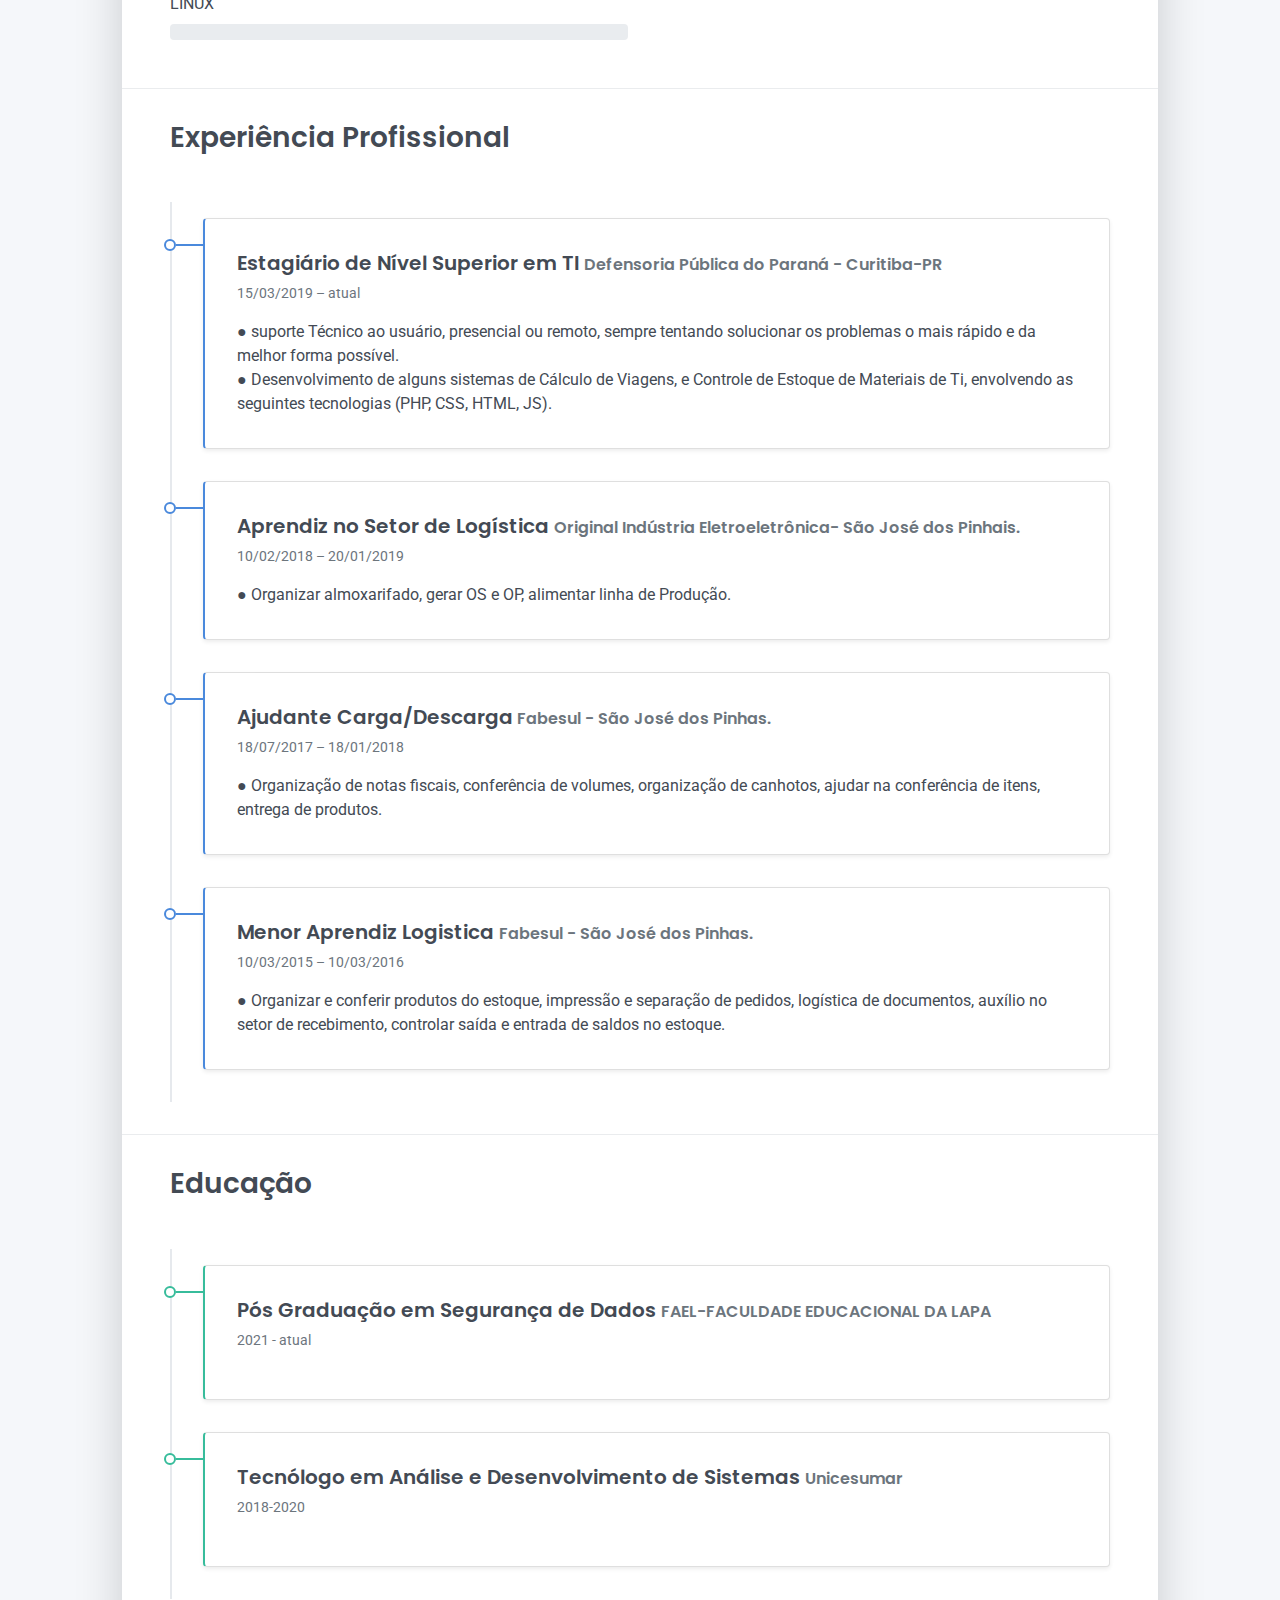
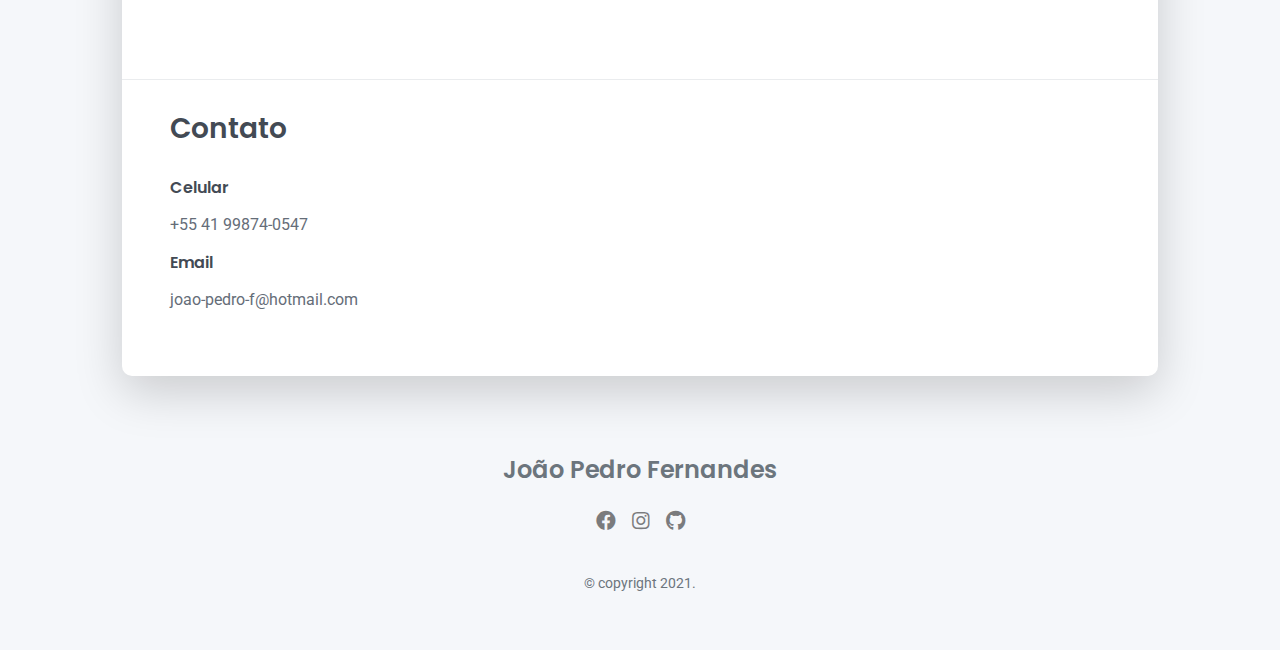
==== commit b9d141b4: "atualização" ====
--- a/index.html
+++ b/index.html
@@ -28,7 +28,7 @@
     <header class="d-print-none">
       <div class="container text-center text-lg-left">
         <div class="py-3 clearfix">
-          <h1 class="site-title mb-0">João Pedro Fernandes</h1>
+          <h1 class="site-title mb-0" >João Pedro Fernandes</h1>
           <div class="site-nav">
             <nav role="navigation">
               <ul class="nav justify-content-center">
@@ -51,12 +51,12 @@
   <div class="cover-bg p-3 p-lg-4 text-white">
     <div class="row">
       <div class="col-lg-4 col-md-5">
-        <div class="avatar hover-effect bg-white shadow-sm p-1"><img src="img/avatar.jpg" width="200" height="200"/></div>
+        <div class="avatar hover-effect bg-white shadow-sm p-1"><A href="index.html"> <img src="img/avatar.jpg" width="200" height="200"/></A></div>
       </div>
       <div class="col-lg-8 col-md-7 text-center text-md-start">
         <h2 class="h1 mt-2" data-aos="fade-left" data-aos-delay="0">João Pedro Fernandes</h2>
         <p data-aos="fade-left" data-aos-delay="100">Criador Digital/Editor & Analista de Sistemas</p>
-        <div class="d-print-none" data-aos="fade-left" data-aos-delay="200"><a class="btn btn-light text-dark shadow-sm mt-1 me-1" href="./Portfolio.html#portfolio" >Portfólio</a><a class="btn btn-success shadow-sm mt-1" href="#contact">Contato</a></div>
+        <div class="d-print-none" data-aos="fade-left" data-aos-delay="200"><a class="btn btn-light text-dark shadow-sm mt-1 me-1" href="./portfolio.html#portfolio" >Portfólio</a><a class="btn btn-success shadow-sm mt-1" href="#contact">Contato</a></div>
       </div>
     </div>
   </div>
@@ -64,7 +64,19 @@
     <div class="row">
       <div class="col-md-6">
         <h2 class="h3 mb-3">Sobre mim</h2>
-        <p>Olá meu nome é João Pedro Fernandes e aqui você irá conhecer um pouco sobre mim , meu trabalho e trajetória de vida.</p>
+        <p > &nbsp Olá meu nome é João Pedro Fernandes e aqui você irá conhecer um pouco
+           sobre mim , meu trabalho e trajetória de vida.<br>
+           &nbsp Já tive experiência como técnico em informática  , suporte ao usuário  ,programação,gerenciamento 
+          de recursos de Ti , consultorias em Ti , treinamentos ,implantações e adequações de Sistemas. <br> &nbsp Tenho  algumas iniciativas voltadas ao trabalho audio visual como edição de audio/vídeo/imagem
+          ,transmissão de lives , preparação de ambiente para transmissão online , trabalho com sonoplastia a algum tempo também.<br>
+          <br>
+          <h6>Hobbies:</h6>
+          •Criação e Edição de vídeos;<br>
+          •Práticas Esportivas no geral;<br>
+          •Música: Gosto de estudar e praticar instrumentos musicais;<br>
+          •Qualificação:Revisar e procurar se manter atualizado principalmente sobre assuntos relacionados a TI;<br>
+          •Voluntariado:um dos responsáveis pelas atividades de sonoplastia IADAP(semanalmente);<br>
+          </p>
       </div>
       <div class="col-md-5 offset-md-1">
         <div class="row mt-2">
